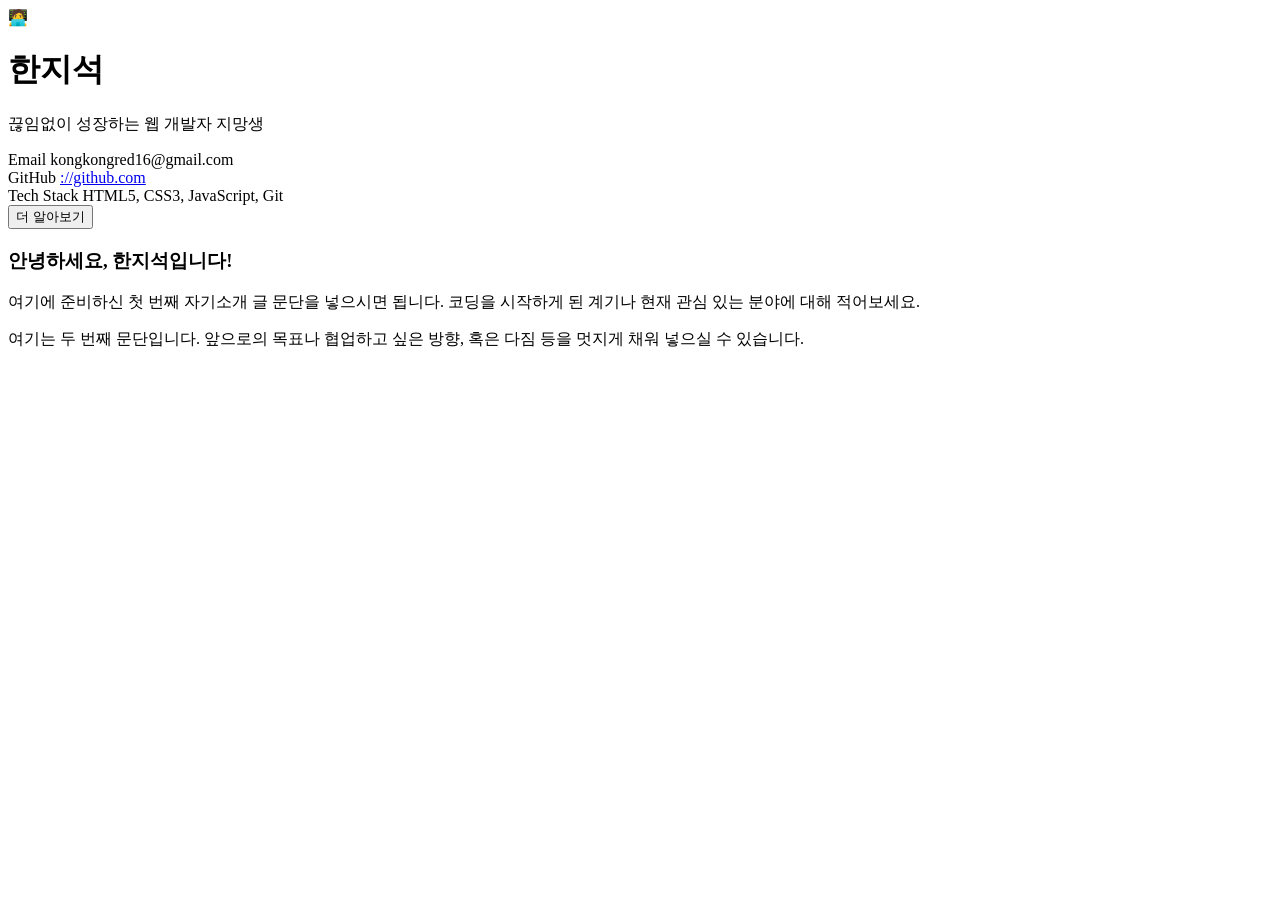
==== about.html @ 49371571 "Create about.html" ====
<!DOCTYPE html>
<html lang="ko">
<head>
    <meta charset="UTF-8">
    <meta name="viewport" content="width=device-width, initial-scale=1.0">
    <title>자기소개 | About Me</title>
    <link rel="stylesheet" href="about.css">
</head>
<body>

    <div class="about-container">
        <!-- 프로필 상단 영역 -->
        <div class="profile-header">
            <!-- 프로필 이미지가 있다면 이미지 태그를 사용하시고, 없으면 기본 원형 배경이 작동합니다 -->
            <div class="profile-img">🧑‍💻</div>
            <h1 class="profile-name">한지석</h1>
            <p class="profile-tagline">끊임없이 성장하는 웹 개발자 지망생</p>
        </div>

        <!-- 프로필 상세 정보 (키워드/스펙) -->
        <div class="profile-info">
            <div class="info-item">
                <span class="info-label">Email</span>
                <span class="info-value">kongkongred16@gmail.com</span>
            </div>
            <div class="info-item">
                <span class="info-label">GitHub</span>
                <span class="info-value"><a href="https://github.com" target="_blank">://github.com</a></span>
            </div>
            <div class="info-item">
                <span class="info-label">Tech Stack</span>
                <span class="info-value">HTML5, CSS3, JavaScript, Git</span>
            </div>
        </div>

        <!-- 동적 작동 버튼 -->
        <button id="toggle-btn" class="intro-btn">더 알아보기</button>

        <!-- 💡 숨겨진 상세 자기소개 글 영역 (JS로 제어) -->
        <div id="more-intro" class="hidden-intro">
            <div class="intro-content">
                <h3>안녕하세요, 한지석입니다!</h3>
                <!-- 준비하신 자기소개 글을 아래 <p> 태그 안에 자유롭게 바꾸어 넣으세요 -->
                <p>여기에 준비하신 첫 번째 자기소개 글 문단을 넣으시면 됩니다. 코딩을 시작하게 된 계기나 현재 관심 있는 분야에 대해 적어보세요.</p>
                <p>여기는 두 번째 문단입니다. 앞으로의 목표나 협업하고 싶은 방향, 혹은 다짐 등을 멋지게 채워 넣으실 수 있습니다.</p>
            </div>
        </div>
    </div>

    <script src="about.js"></script>
</body>
</html>
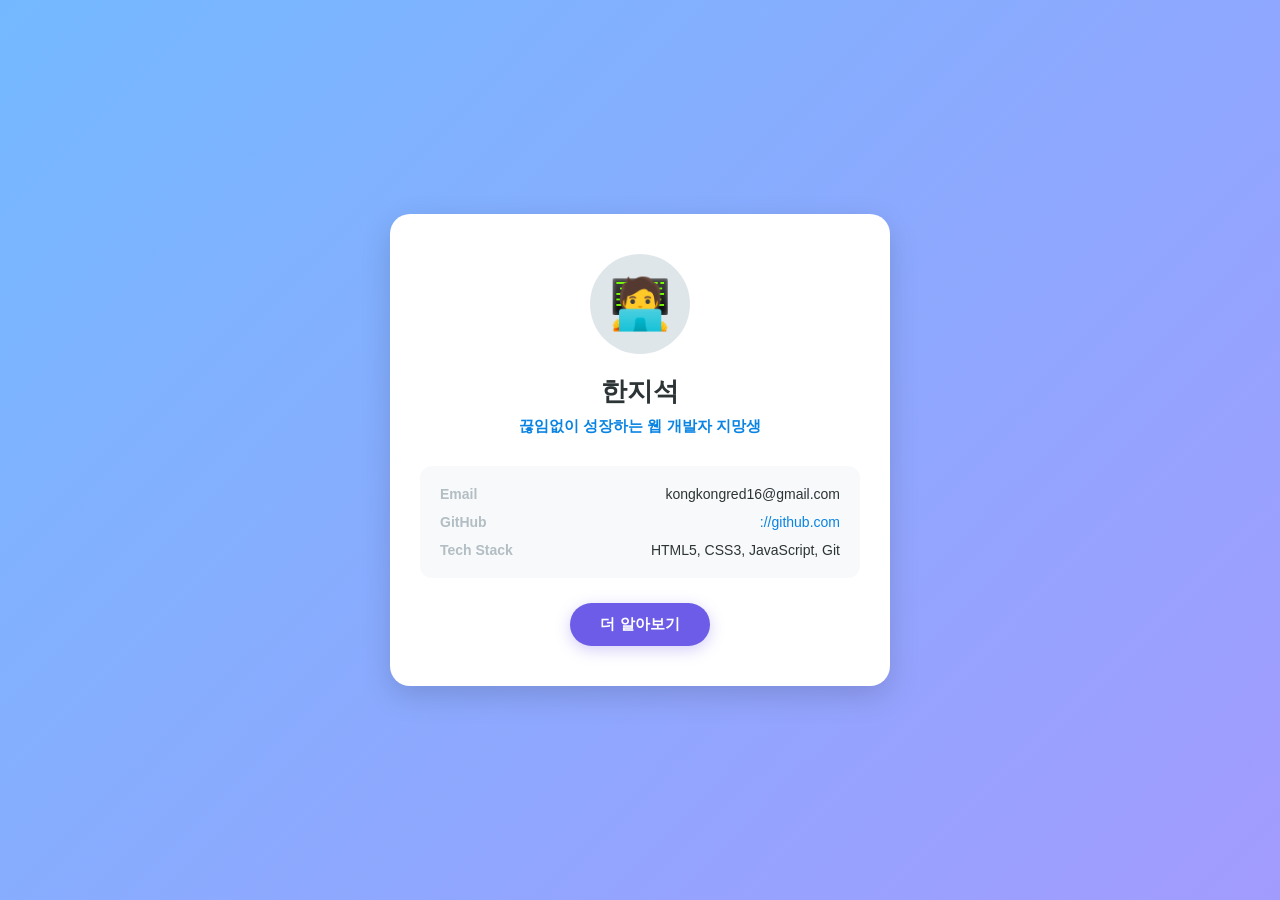
==== commit 83fa5bd1: "Update about.html" ====
--- a/about.html
+++ b/about.html
@@ -41,8 +41,8 @@
             <div class="intro-content">
                 <h3>안녕하세요, 한지석입니다!</h3>
                 <!-- 준비하신 자기소개 글을 아래 <p> 태그 안에 자유롭게 바꾸어 넣으세요 -->
-                <p>여기에 준비하신 첫 번째 자기소개 글 문단을 넣으시면 됩니다. 코딩을 시작하게 된 계기나 현재 관심 있는 분야에 대해 적어보세요.</p>
-                <p>여기는 두 번째 문단입니다. 앞으로의 목표나 협업하고 싶은 방향, 혹은 다짐 등을 멋지게 채워 넣으실 수 있습니다.</p>
+                <p>안녕하세요 한지석입니다 저는 코딩을 좋아하며 바둑 등을 즐겨둡니다.</p>
+                <p>현재 웹개발을 공부하고 있고 바둑도 가끔 둡니다</p>
             </div>
         </div>
     </div>
--- a/about.css
+++ b/about.css
@@ -0,0 +1,138 @@
+/* 기본 초기화 및 배경 */
+* {
+    margin: 0;
+    padding: 0;
+    box-sizing: border-box;
+}
+
+body {
+    font-family: 'Apple SD Gothic Neo', sans-serif;
+    background: linear-gradient(135deg, #74b9ff, #a29bfe); /* 부드러운 그라데이션 배경 */
+    min-height: 100vh;
+    display: flex;
+    justify-content: center;
+    align-items: center;
+    padding: 20px;
+}
+
+/* 자기소개 카드 상자 */
+.about-container {
+    background-color: #ffffff;
+    width: 100%;
+    max-width: 500px;
+    border-radius: 20px;
+    padding: 40px 30px;
+    box-shadow: 0 10px 30px rgba(0, 0, 0, 0.15);
+    text-align: center;
+    transition: all 0.4s ease;
+}
+
+/* 프로필 헤더 */
+.profile-img {
+    width: 100px;
+    height: 100px;
+    background-color: #dfe6e9;
+    border-radius: 50%;
+    margin: 0 auto 20px auto;
+    font-size: 50px;
+    line-height: 100px;
+}
+
+.profile-name {
+    font-size: 26px;
+    color: #2d3436;
+    margin-bottom: 8px;
+}
+
+.profile-tagline {
+    font-size: 15px;
+    color: #0984e3;
+    font-weight: 600;
+    margin-bottom: 30px;
+}
+
+/* 상세 정보 스타일 */
+.profile-info {
+    text-align: left;
+    background-color: #f8f9fa;
+    padding: 20px;
+    border-radius: 12px;
+    margin-bottom: 25px;
+}
+
+.info-item {
+    display: flex;
+    justify-content: space-between;
+    margin-bottom: 12px;
+    font-size: 14px;
+}
+
+.info-item:last-child {
+    margin-bottom: 0;
+}
+
+.info-label {
+    color: #b2bec3;
+    font-weight: bold;
+}
+
+.info-value {
+    color: #2d3436;
+    font-weight: 500;
+}
+
+.info-value a {
+    color: #0984e3;
+    text-decoration: none;
+}
+
+/* 버튼 디자인 */
+.intro-btn {
+    background-color: #6c5ce7;
+    color: #ffffff;
+    border: none;
+    padding: 12px 30px;
+    font-size: 15px;
+    font-weight: bold;
+    border-radius: 25px;
+    cursor: pointer;
+    transition: all 0.3s ease;
+    box-shadow: 0 4px 15px rgba(108, 92, 231, 0.3);
+}
+
+.intro-btn:hover {
+    background-color: #5b4cd8;
+    transform: translateY(-2px);
+}
+
+/* 💡 자바스크립트로 제어할 숨김/펼침 영역 스타일 */
+.hidden-intro {
+    max-height: 0; /* 처음에 높이를 0으로 숨김 */
+    overflow: hidden;
+    transition: max-height 0.5s ease-out; /* 부드럽게 열리는 애니메이션 효과 */
+}
+
+/* 자바스크립트가 이 클래스를 추가하면 열리게 됩니다 */
+.hidden-intro.show {
+    max-height: 500px; /* 열렸을 때의 최대 높이 */
+}
+
+.intro-content {
+    padding-top: 30px;
+    border-top: 1px solid #dfe6e9;
+    margin-top: 25px;
+    text-align: left;
+}
+
+.intro-content h3 {
+    font-size: 18px;
+    color: #2d3436;
+    margin-bottom: 15px;
+}
+
+.intro-content p {
+    font-size: 14px;
+    color: #636e72;
+    line-height: 1.7;
+    margin-bottom: 12px;
+}
